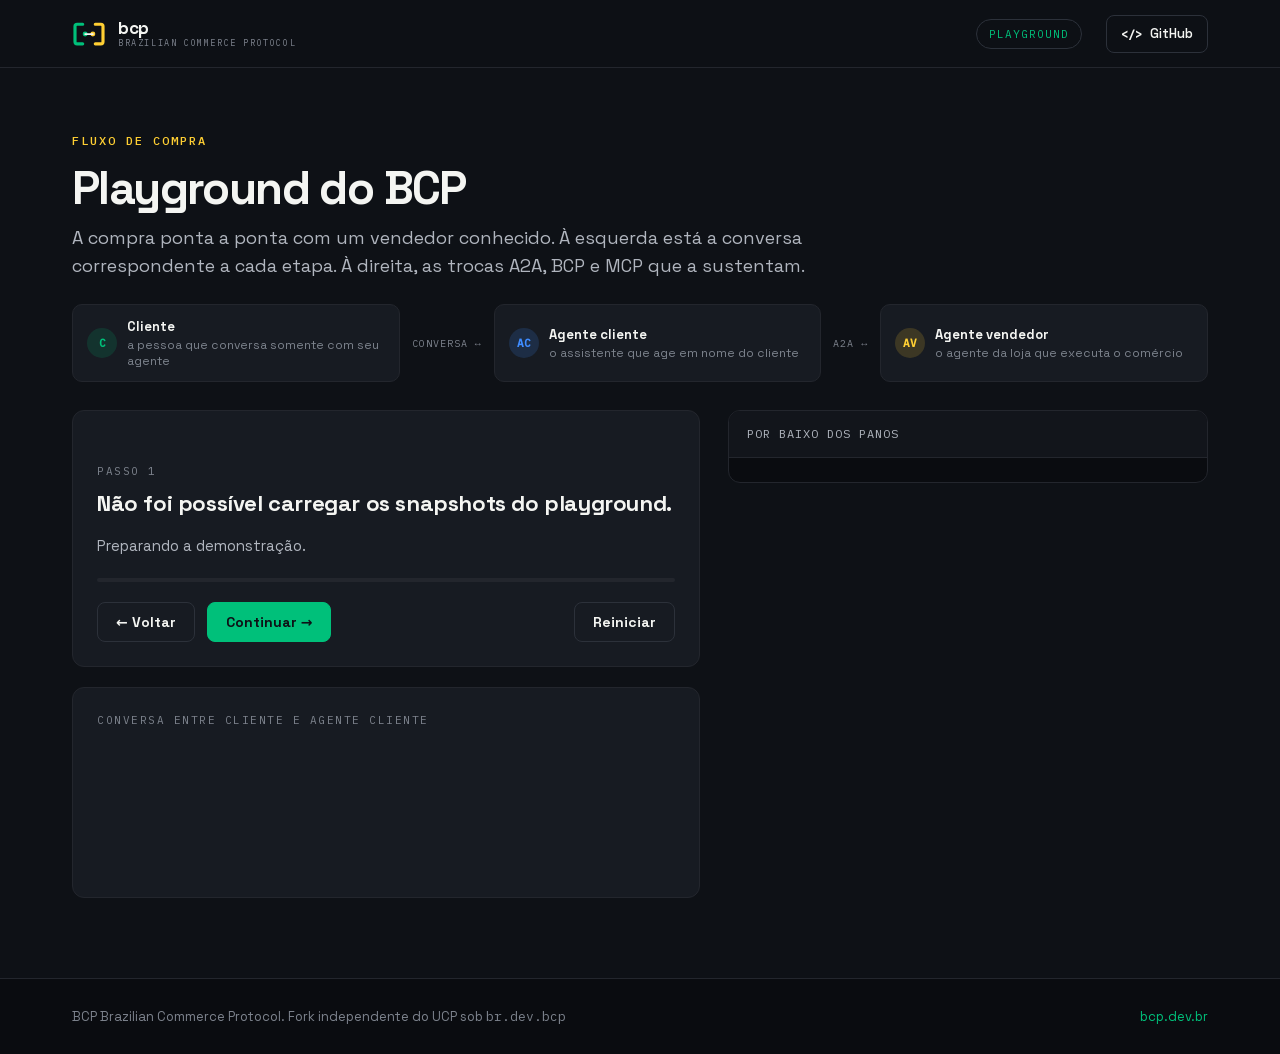
==== playground/web/index.html @ f9b6bc68 "chore: init bcp" ====
<!doctype html>
<html lang="pt-BR">
<head>
<meta charset="utf-8" />
<meta name="viewport" content="width=device-width, initial-scale=1" />
<title>Playground BCP — fluxo de compra</title>
<!-- Fontes vendoradas (offline): Space Grotesk (c) 2018 The Space Grotesk
     Project Authors e IBM Plex Mono (c) 2017 IBM Corp., ambas sob SIL Open
     Font License 1.1. Subsetadas aos glifos usados nesta pagina e embutidas
     como woff2 base64. Regenerar: scripts/vendor_playground_fonts.py. -->
  <style>
    @font-face {
      font-family: 'IBM Plex Mono';
      font-style: normal;
      font-weight: 400;
      font-display: swap;
      src: url([data-uri]) format('woff2');
    }
    @font-face {
      font-family: 'IBM Plex Mono';
      font-style: normal;
      font-weight: 400;
      font-display: swap;
      src: url([data-uri]) format('woff2');
    }
    @font-face {
      font-family: 'IBM Plex Mono';
      font-style: normal;
      font-weight: 500;
      font-display: swap;
      src: url([data-uri]) format('woff2');
    }
    @font-face {
      font-family: 'IBM Plex Mono';
      font-style: normal;
      font-weight: 500;
      font-display: swap;
      src: url([data-uri]) format('woff2');
    }
    @font-face {
      font-family: 'Space Grotesk';
      font-style: normal;
      font-weight: 400 700;
      font-display: swap;
      src: url([data-uri]) format('woff2');
    }
    @font-face {
      font-family: 'Space Grotesk';
      font-style: normal;
      font-weight: 400 700;
      font-display: swap;
      src: url([data-uri]) format('woff2');
    }
  </style>
<style>
  :root {
    --bcp-bg: #0e1116;
    --bcp-bg-deep: #0a0c10;
    --bcp-panel: #12151b;
    --bcp-card: #171b22;
    --bcp-border: #23262d;
    --bcp-border-strong: #2c313a;
    --bcp-text: #f4f5f2;
    --bcp-muted: #b0b5be;
    --bcp-subtle: #7d838d;
    --bcp-green: #00c07a;
    --bcp-green-hover: #4fdca4;
    --bcp-yellow: #ffcf33;
    --bcp-blue: #3f8cff;
    --sans: "Space Grotesk", system-ui, -apple-system, Segoe UI, Roboto, sans-serif;
    --mono: "IBM Plex Mono", ui-monospace, SFMono-Regular, Menlo, monospace;
  }
  * { box-sizing: border-box; }
  html { scroll-behavior: smooth; }
  body {
    margin: 0;
    background: var(--bcp-bg);
    color: var(--bcp-text);
    font-family: var(--sans);
    -webkit-font-smoothing: antialiased;
    line-height: 1.5;
  }
  a { color: var(--bcp-green); text-decoration: none; }
  a:hover { color: var(--bcp-green-hover); }
  ::selection { background: var(--bcp-green); color: var(--bcp-bg); }

  /* --- Header --- */
  .bcp-header {
    position: sticky; top: 0; z-index: 50;
    height: 68px;
    background: rgb(14 17 22 / 92%);
    border-bottom: 1px solid var(--bcp-border);
    backdrop-filter: blur(12px);
  }
  .bcp-header__inner {
    display: flex; align-items: center; gap: 24px;
    width: min(1200px, 100%); height: 68px; margin: 0 auto; padding: 0 32px;
  }
  .bcp-brand { display: flex; align-items: center; gap: 12px; color: var(--bcp-text); }
  .bcp-brand__mark { width: 34px; height: 28px; }
  .bcp-brand__copy { display: flex; flex-direction: column; }
  .bcp-brand__copy strong { font-size: 17px; line-height: 1; letter-spacing: -0.3px; }
  .bcp-brand__copy small {
    color: var(--bcp-subtle); font-family: var(--mono);
    font-size: 8.5px; line-height: 1.35; letter-spacing: 1.6px; white-space: nowrap;
  }
  .bcp-header__spacer { flex: 1 1 auto; }
  .bcp-header__pill {
    padding: 6px 12px; border: 1px solid var(--bcp-border-strong); border-radius: 999px;
    color: var(--bcp-green); font-family: var(--mono); font-size: 11px; letter-spacing: 1px;
  }
  .bcp-repo-link {
    display: flex; align-items: center; gap: 8px;
    padding: 8px 14px; border: 1px solid var(--bcp-border-strong); border-radius: 8px;
    color: var(--bcp-text); font-size: 13px; font-weight: 600;
  }
  .bcp-repo-link:hover { border-color: var(--bcp-green); color: var(--bcp-green); }
  .bcp-repo-link__code { font-family: var(--mono); font-size: 12px; }

  @media (max-width: 560px) {
    .bcp-header__inner { gap: 10px; padding: 0 16px; }
    .bcp-brand { gap: 8px; }
    .bcp-brand__copy small, .bcp-header__pill { display: none; }
    .bcp-repo-link { width: 38px; height: 38px; justify-content: center; padding: 0; }
    .bcp-repo-link > span:last-child { display: none; }
  }

  /* --- Shell --- */
  .shell { width: min(1200px, 100%); margin: 0 auto; padding: 0 32px; }
  .hero { padding: 64px 0 20px; }
  .eyebrow {
    color: var(--bcp-yellow); font-family: var(--mono);
    font-size: 12px; font-weight: 500; letter-spacing: 2px; text-transform: uppercase;
  }
  .hero h1 { margin: 14px 0 12px; font-size: 46px; line-height: 1.05; letter-spacing: -1.6px; }
  .hero p { max-width: 760px; margin: 0; color: var(--bcp-muted); font-size: 18px; line-height: 1.55; }

  .layout { display: grid; grid-template-columns: minmax(0, 1fr) minmax(0, 480px); gap: 28px; align-items: start; padding: 28px 0 80px; }
  .layout > * { min-width: 0; }
  @media (max-width: 960px) { .layout { grid-template-columns: minmax(0, 1fr); } }
  @media (max-width: 560px) {
    .shell { padding: 0 16px; }
    .hero { padding-top: 44px; }
    .hero h1 { font-size: 38px; }
  }

  /* --- Cards --- */
  .card {
    background: var(--bcp-card); border: 1px solid var(--bcp-border);
    border-radius: 12px; padding: 24px;
  }
  .card + .card { margin-top: 20px; }
  .btn {
    display: inline-flex; align-items: center; justify-content: center; gap: 8px;
    padding: 10px 18px; border: 1px solid var(--bcp-border-strong); border-radius: 8px;
    background: transparent; color: var(--bcp-text);
    font-family: var(--sans); font-size: 14px; font-weight: 700; cursor: pointer;
    transition: background .18s ease, border-color .18s ease, color .18s ease;
  }
  .btn:hover:not(:disabled) { border-color: var(--bcp-green); color: var(--bcp-green); }
  .btn:disabled { opacity: .45; cursor: not-allowed; }
  .btn--primary { background: var(--bcp-green); border-color: var(--bcp-green); color: var(--bcp-bg); }
  .btn--primary:hover:not(:disabled) { background: var(--bcp-green-hover); border-color: var(--bcp-green-hover); color: var(--bcp-bg); }
  .row { display: flex; gap: 12px; flex-wrap: wrap; align-items: center; margin-top: 20px; }

  .kicker { color: var(--bcp-subtle); font-family: var(--mono); font-size: 11px; letter-spacing: 1.5px; text-transform: uppercase; }
  .card__title { margin: 8px 0 0; font-size: 22px; letter-spacing: -0.4px; }
  .narrative { color: var(--bcp-muted); font-size: 15px; line-height: 1.6; margin: 14px 0 0; }
  .narrative strong { color: var(--bcp-text); }

  /* --- Cast / atores do fluxo A2A --- */
  .cast { display: flex; align-items: stretch; gap: 12px; flex-wrap: wrap; margin: 4px 0 0; }
  .cast__item {
    display: flex; align-items: center; gap: 10px; flex: 1 1 220px; padding: 12px 14px;
    background: var(--bcp-card); border: 1px solid var(--bcp-border); border-radius: 10px;
  }
  .cast__badge {
    flex: 0 0 auto; width: 30px; height: 30px; border-radius: 50%; display: grid; place-items: center;
    font-family: var(--mono); font-size: 11px; font-weight: 600;
  }
  .cast__badge--client { background: rgb(0 192 122 / 15%); color: var(--bcp-green); }
  .cast__badge--ca { background: rgb(63 140 255 / 16%); color: var(--bcp-blue); }
  .cast__badge--sa { background: rgb(255 207 51 / 16%); color: var(--bcp-yellow); }
  .cast__copy { display: flex; flex-direction: column; min-width: 0; }
  .cast__copy strong { font-size: 13px; color: var(--bcp-text); }
  .cast__copy span { font-size: 12px; color: var(--bcp-subtle); line-height: 1.35; }
  .cast__rel {
    align-self: center; font-family: var(--mono); font-size: 10px; letter-spacing: 1px;
    color: var(--bcp-subtle); text-transform: uppercase; white-space: nowrap;
  }
  @media (max-width: 720px) { .cast__rel { display: none; } }

  /* --- Codigo de cor dos atores (labels do fio A2A) --- */
  .who-client { color: var(--bcp-green); }
  .who-ca { color: var(--bcp-blue); }
  .who-sa { color: var(--bcp-yellow); }

  .stepper {
    display: flex; gap: 8px; margin: 0 0 20px; padding: 2px 0 6px;
    overflow-x: auto; scrollbar-width: thin;
  }
  .stepper__dot {
    flex: 0 0 30px; width: 30px; height: 30px; padding: 0;
    border: 1px solid var(--bcp-border-strong); border-radius: 50%;
    background: var(--bcp-panel); color: var(--bcp-subtle);
    font-family: var(--mono); font-size: 11px; font-weight: 600;
    cursor: pointer; transition: border-color .18s ease, background .18s ease, color .18s ease;
  }
  .stepper__dot:hover { border-color: var(--bcp-green); color: var(--bcp-text); }
  .stepper__dot.done { border-color: rgb(0 192 122 / 55%); color: var(--bcp-green); }
  .stepper__dot.active {
    border-color: var(--bcp-green); background: var(--bcp-green); color: var(--bcp-bg);
  }
  .stepper__dot.locked { opacity: .35; cursor: not-allowed; }

  .progress { height: 4px; background: var(--bcp-border); border-radius: 999px; overflow: hidden; margin: 20px 0 4px; }
  .progress__bar { height: 100%; background: var(--bcp-green); width: 0; transition: width .3s ease; }

  /* --- Chat (só a etapa atual) --- */
  .chat { display: flex; flex-direction: column; gap: 14px; margin-top: 16px; min-height: 128px; }
  .chat__msg { display: flex; gap: 10px; max-width: 84%; animation: msgIn .28s ease both; }
  .chat__msg--client { flex-direction: row-reverse; align-self: flex-end; }
  .chat__msg--rich { max-width: 100%; align-self: stretch; }
  .chat__msg:nth-child(2) { animation-delay: .12s; }
  @keyframes msgIn { from { opacity: 0; transform: translateY(6px); } to { opacity: 1; transform: none; } }
  .chat__avatar {
    flex: 0 0 auto; width: 30px; height: 30px; border-radius: 50%; display: grid; place-items: center;
    font-family: var(--mono); font-size: 11px; font-weight: 600;
  }
  .chat__msg--client .chat__avatar { background: rgb(0 192 122 / 15%); color: var(--bcp-green); }
  .chat__msg--ai .chat__avatar { background: rgb(63 140 255 / 16%); color: var(--bcp-blue); }
  .chat__msg--seller .chat__avatar { background: rgb(255 207 51 / 16%); color: var(--bcp-yellow); }
  .chat__bubble {
    padding: 10px 14px; border-radius: 12px; font-size: 14px; line-height: 1.5;
    border: 1px solid var(--bcp-border);
  }
  .chat__msg--client .chat__bubble { background: rgb(0 192 122 / 10%); border-color: rgb(0 192 122 / 30%); border-top-right-radius: 3px; }
  .chat__msg--ai .chat__bubble { background: var(--bcp-panel); border-top-left-radius: 3px; }
  .chat__msg--seller .chat__bubble { background: rgb(255 207 51 / 7%); border-color: rgb(255 207 51 / 28%); border-top-left-radius: 3px; }
  .chat__msg--rich .chat__bubble { width: 100%; }
  .chat__who { display: block; font-family: var(--mono); font-size: 10px; letter-spacing: 1px; text-transform: uppercase; color: var(--bcp-subtle); margin-bottom: 3px; }

  /* --- Widget de catálogo (fotos das peças) --- */
  .pcards { display: grid; grid-template-columns: repeat(3, minmax(0, 1fr)); gap: 10px; margin-top: 12px; }
  .pcards--single { grid-template-columns: minmax(0, 260px); }
  @media (max-width: 720px) { .pcards { grid-template-columns: 1fr; } }
  .pcard { display: flex; flex-direction: column; overflow: hidden; background: var(--bcp-card); border: 1px solid var(--bcp-border); border-radius: 10px; }
  .pcard--best { border-color: var(--bcp-green); }
  .pcard__img { aspect-ratio: 4 / 3; display: grid; place-items: center; background: var(--bcp-bg-deep); }
  .pcard__img svg { width: 64%; height: 64%; }
  .pcard__body { display: flex; flex-direction: column; gap: 3px; padding: 10px 12px; }
  .pcard__title { font-size: 13px; font-weight: 600; color: var(--bcp-text); }
  .pcard__meta { font-family: var(--mono); font-size: 11px; color: var(--bcp-subtle); }
  .pcard__foot { display: flex; align-items: center; justify-content: space-between; margin-top: 4px; }
  .pcard__price { font-size: 14px; font-weight: 700; color: var(--bcp-text); }
  .pcard__badge { padding: 2px 7px; border: 1px solid var(--bcp-border-strong); border-radius: 999px; font-family: var(--mono); font-size: 9.5px; letter-spacing: .5px; color: var(--bcp-subtle); }
  .pcard__badge--best { color: var(--bcp-green); border-color: var(--bcp-green); }

  /* --- Opções de frete --- */
  .shipping-options { display: grid; grid-template-columns: repeat(2, minmax(0, 1fr)); gap: 10px; margin-top: 12px; }
  .shipping-option {
    display: grid; grid-template-columns: 1fr auto; gap: 4px 12px; padding: 12px;
    background: var(--bcp-card); border: 1px solid var(--bcp-border); border-radius: 10px;
  }
  .shipping-option--selected { border-color: var(--bcp-green); }
  .shipping-option strong { display: block; color: var(--bcp-text); font-size: 14px; }
  .shipping-option span { color: var(--bcp-subtle); font-size: 12px; }
  .shipping-option__price { color: var(--bcp-text); font-size: 15px; font-weight: 700; }
  .shipping-option__eta { grid-column: 1 / -1; color: var(--bcp-muted); font-size: 12px; }
  @media (max-width: 560px) { .shipping-options { grid-template-columns: 1fr; } }

  /* --- Widget de pagamento Pix --- */
  .btn--sm { padding: 7px 12px; font-size: 12px; }
  .pixw { display: grid; grid-template-columns: 168px 1fr; gap: 16px; margin-top: 12px; align-items: start; }
  @media (max-width: 560px) { .pixw { grid-template-columns: 1fr; } }
  .pixw__qr { background: #fff; border-radius: 10px; padding: 10px; }
  .pixw__qr svg { display: block; width: 148px; height: 148px; }
  .pixw__side { display: flex; flex-direction: column; gap: 8px; min-width: 0; }
  .pixw__label { font-family: var(--mono); font-size: 10px; letter-spacing: 1px; text-transform: uppercase; color: var(--bcp-subtle); }
  .pixw__amount { font-size: 22px; font-weight: 700; color: var(--bcp-text); letter-spacing: -.5px; }
  .pixw__code { font-family: var(--mono); font-size: 11px; line-height: 1.5; color: var(--bcp-muted); background: var(--bcp-bg-deep); border: 1px solid var(--bcp-border); border-radius: 8px; padding: 8px 10px; word-break: break-all; max-height: 66px; overflow: auto; }
  .pixw__actions { display: flex; gap: 8px; flex-wrap: wrap; }
  .pixw__status { display: inline-flex; align-items: center; gap: 8px; font-size: 13px; color: var(--bcp-muted); }
  .pixw__note { font-size: 12px; color: var(--bcp-subtle); }
  .pix-dot { flex: 0 0 auto; width: 9px; height: 9px; border-radius: 50%; }
  .pix-dot--wait { background: var(--bcp-yellow); animation: pulse 1.2s infinite; }
  .pix-dot--paid { background: var(--bcp-green); box-shadow: 0 0 0 3px rgb(0 192 122 / 15%); }
  @keyframes pulse { 0%, 100% { opacity: 1; } 50% { opacity: .25; } }

  /* --- Widget de pedido + rastreio --- */
  .orderw { margin-top: 12px; border: 1px solid rgb(0 192 122 / 45%); border-radius: 10px; overflow: hidden; }
  .orderw__head { display: flex; align-items: center; gap: 10px; padding: 12px 14px; background: rgb(0 192 122 / 10%); font-size: 15px; color: var(--bcp-text); }
  .orderw__check { width: 22px; height: 22px; border-radius: 50%; background: var(--bcp-green); color: var(--bcp-bg); display: grid; place-items: center; font-size: 13px; font-weight: 700; }
  .orderw__rows { padding: 2px 14px 8px; }
  .orderw__row { display: flex; align-items: center; justify-content: space-between; gap: 12px; padding: 9px 0; border-top: 1px solid var(--bcp-border); font-size: 13px; }
  .orderw__row:first-child { border-top: 0; }
  .orderw__k { color: var(--bcp-subtle); }
  .orderw__v { color: var(--bcp-text); font-weight: 600; text-align: right; }
  .orderw__v.track { font-family: var(--mono); display: inline-flex; align-items: center; gap: 8px; }
  .copied { color: var(--bcp-green) !important; border-color: var(--bcp-green) !important; }

  /* --- Under-the-hood panel --- */
  .uth {
    position: sticky; top: 92px;
    background: var(--bcp-bg-deep); border: 1px solid var(--bcp-border); border-radius: 12px; overflow: hidden;
  }
  .uth__head {
    display: flex; align-items: center; gap: 10px;
    padding: 14px 18px; border-bottom: 1px solid var(--bcp-border); background: var(--bcp-panel);
  }
  .uth__dot { width: 9px; height: 9px; border-radius: 50%; background: var(--bcp-green); box-shadow: 0 0 0 3px rgb(0 192 122 / 15%); }
  .uth__title { font-family: var(--mono); font-size: 12px; letter-spacing: 1px; color: var(--bcp-muted); text-transform: uppercase; }
  .uth__wire {
    margin-left: auto; font-family: var(--mono); font-size: 10.5px; letter-spacing: .5px;
    color: var(--bcp-subtle); white-space: nowrap;
  }
  .uth__body { max-height: 72vh; overflow-y: auto; padding: 10px; }

  .uth-step { border: 1px solid var(--bcp-border); border-radius: 10px; margin: 8px; background: var(--bcp-card); overflow: hidden; }
  .uth-step.open { border-color: var(--bcp-green); }
  .uth-step__head { display: flex; align-items: center; justify-content: space-between; gap: 10px; padding: 12px 14px; cursor: pointer; }
  .uth-step__title { font-size: 13px; font-weight: 600; color: var(--bcp-text); }
  .uth-tag { font-family: var(--mono); font-size: 10.5px; color: var(--bcp-yellow); white-space: nowrap; }
  .uth-io { padding: 0 14px 12px; }
  .uth-io__label { display: block; font-family: var(--mono); font-size: 10px; letter-spacing: 1.5px; text-transform: uppercase; color: var(--bcp-subtle); margin: 6px 0 4px; }
  .uth-io__label .who-ca, .uth-io__label .who-sa { font-weight: 600; }
  .uth-step:not(.open) .uth-io,
  .uth-step:not(.open) .acard,
  .uth-step:not(.open) .uth-down { display: none; }

  /* --- Widget de AgentCard (descoberta A2A) --- */
  .acard { margin: 8px 14px 4px; border: 1px solid var(--bcp-border-strong); border-radius: 10px; overflow: hidden; background: var(--bcp-panel); }
  .acard__head { display: flex; align-items: center; gap: 8px; flex-wrap: wrap; padding: 10px 12px; border-bottom: 1px solid var(--bcp-border); }
  .acard__badge { padding: 2px 8px; border-radius: 999px; border: 1px solid var(--bcp-blue); color: var(--bcp-blue); font-family: var(--mono); font-size: 10px; letter-spacing: .5px; }
  .acard__well { font-family: var(--mono); font-size: 10.5px; color: var(--bcp-subtle); }
  .acard__note { padding: 8px 12px 0; font-size: 11.5px; color: var(--bcp-subtle); line-height: 1.5; }
  .acard__rows { padding: 8px 12px; display: flex; flex-direction: column; gap: 6px; }
  .acard__row { display: flex; gap: 10px; font-size: 12px; align-items: baseline; }
  .acard__k { flex: 0 0 76px; color: var(--bcp-subtle); font-family: var(--mono); font-size: 10.5px; letter-spacing: .5px; text-transform: uppercase; }
  .acard__v { color: var(--bcp-text); word-break: break-all; }
  .acard__chips { display: flex; flex-wrap: wrap; gap: 6px; }
  .acard__chip { padding: 2px 8px; border-radius: 999px; border: 1px solid var(--bcp-border-strong); color: var(--bcp-muted); font-family: var(--mono); font-size: 10.5px; }
  .acard__chip--skill { color: var(--bcp-green); border-color: rgb(0 192 122 / 45%); }

  /* --- Nota de downstream do vendedor (fora do fio A2A) --- */
  .uth-down { margin: 2px 14px 12px; padding: 8px 10px; border-left: 2px solid var(--bcp-yellow); background: rgb(255 207 51 / 7%); border-radius: 0 6px 6px 0; font-size: 11.5px; color: var(--bcp-muted); line-height: 1.5; }

  /* --- Barra de contextId (correlação A2A, mesma nos 6 passos) --- */
  .uth__ctx { display: flex; align-items: center; gap: 8px; flex-wrap: wrap; padding: 8px 18px; border-bottom: 1px solid var(--bcp-border); background: rgb(63 140 255 / 6%); }
  .uth__ctxk { font-family: var(--mono); font-size: 10px; letter-spacing: 1px; text-transform: uppercase; color: var(--bcp-subtle); }
  .uth__ctxv { font-family: var(--mono); font-size: 11.5px; color: var(--bcp-blue); }
  .uth__ctxn { font-size: 11px; color: var(--bcp-subtle); }

  /* --- Sub-linha A2A: method + taskId + estados da Task --- */
  .uth-step__sub { display: flex; align-items: center; gap: 8px; flex-wrap: wrap; padding: 0 14px 10px; }
  .a2a-chip { font-family: var(--mono); font-size: 10px; letter-spacing: .3px; padding: 2px 7px; border-radius: 999px; border: 1px solid var(--bcp-border-strong); color: var(--bcp-muted); white-space: nowrap; }
  .a2a-chip--method { color: var(--bcp-blue); border-color: rgb(63 140 255 / 45%); }
  .a2a-chip--task { color: var(--bcp-subtle); }
  .tstates { display: inline-flex; align-items: center; gap: 5px; margin-left: auto; }
  .tstate { font-family: var(--mono); font-size: 9.5px; letter-spacing: .3px; padding: 1px 6px; border-radius: 999px; border: 1px solid var(--bcp-border); color: var(--bcp-subtle); }
  .tstate.done { color: var(--bcp-green); border-color: rgb(0 192 122 / 45%); }
  .tstate.cur { color: var(--bcp-bg); background: var(--bcp-green); border-color: var(--bcp-green); }
  .tstate.cur.work { background: var(--bcp-yellow); border-color: var(--bcp-yellow); animation: pulse 1.2s infinite; }
  .tstates__arr { color: var(--bcp-subtle); font-size: 10px; }

  .uth {
    background: var(--bcp-bg-deep);
    border: 1px solid var(--bcp-border);
    border-radius: 12px;
  }
  .uth__body { max-height: 78vh; overflow-y: auto; padding: 12px; }
  .uth-step,
  .uth-step.open { margin: 0; border: 0; background: transparent; }
  .uth-io { padding: 14px; border-left: 3px solid transparent; }
  .uth-io + .uth-io { margin-top: 12px; }
  .uth-io--request { border-left-color: var(--bcp-blue); background: rgb(63 140 255 / 6%); }
  .uth-io--response { border-left-color: var(--bcp-green); background: rgb(0 192 122 / 6%); }
  .uth-io--request .uth-io__label { color: var(--bcp-blue); }
  .uth-io--response .uth-io__label { color: var(--bcp-green); }
  .uth-io__label { display: flex; align-items: baseline; gap: 10px; margin: 0 0 8px; }
  .uth-io__kind { font-weight: 600; }
  .uth-io__name {
    color: var(--bcp-text); font-family: var(--mono); font-size: 12px;
    letter-spacing: 0; text-transform: none;
  }
  .uth-empty { margin: 0; padding: 18px; color: var(--bcp-subtle); font-size: 13px; }

  /* --- Streaming: cards do catálogo entram em cascata (feel de SSE) --- */
  .pcards .pcard { animation: msgIn .3s ease both; }
  .pcards .pcard:nth-child(2) { animation-delay: .12s; }
  .pcards .pcard:nth-child(3) { animation-delay: .24s; }
  pre.code {
    margin: 0; padding: 12px 14px; overflow-x: auto;
    background: var(--bcp-bg-deep); border: 1px solid var(--bcp-border); border-radius: 8px;
    font-family: var(--mono); font-size: 12px; line-height: 1.6; color: #c8ccd4;
  }
  .tok-key { color: var(--bcp-green); }
  .tok-str { color: var(--bcp-yellow); }
  .tok-num { color: var(--bcp-blue); }
  .tok-bool, .tok-null { color: var(--bcp-subtle); }

  footer { border-top: 1px solid var(--bcp-border); background: var(--bcp-bg-deep); }
  .footer__inner { width: min(1200px, 100%); margin: 0 auto; padding: 28px 32px; color: var(--bcp-subtle); font-size: 13px; display: flex; justify-content: space-between; gap: 16px; flex-wrap: wrap; }
  code.inline { font-family: var(--mono); }
</style>
</head>
<body>
<header class="bcp-header">
  <div class="bcp-header__inner">
    <a href="https://bcp.dev.br" target="_blank" rel="noopener" class="bcp-brand" aria-label="Brazilian Commerce Protocol">
      <svg class="bcp-brand__mark" viewBox="0 0 96 80" aria-hidden="true">
        <path d="M30 12 L14 12 Q8 12 8 18 L8 62 Q8 68 14 68 L30 68" fill="none" stroke="#00c07a" stroke-width="9" stroke-linecap="round" />
        <path d="M66 12 L82 12 Q88 12 88 18 L88 62 Q88 68 82 68 L66 68" fill="none" stroke="#ffcf33" stroke-width="9" stroke-linecap="round" />
        <circle cx="37" cy="40" r="7" fill="#00c07a" />
        <circle cx="59" cy="40" r="7" fill="#ffcf33" />
        <line x1="37" y1="40" x2="59" y2="40" stroke="#f4f5f2" stroke-width="5" stroke-linecap="round" />
      </svg>
      <span class="bcp-brand__copy">
        <strong>bcp</strong>
        <small>BRAZILIAN COMMERCE PROTOCOL</small>
      </span>
    </a>
    <span class="bcp-header__spacer"></span>
    <span class="bcp-header__pill">PLAYGROUND</span>
    <a class="bcp-repo-link" href="https://github.com/Brazilian-Commerce-Protocol/bcp" target="_blank" rel="noopener">
      <span class="bcp-repo-link__code" aria-hidden="true">&lt;/&gt;</span>
      <span>GitHub</span>
    </a>
  </div>
</header>

<main class="shell">
  <section class="hero">
    <div class="eyebrow" id="hero-eyebrow">Fluxo de compra</div>
    <h1 id="hero-title">Playground do BCP</h1>
    <p id="hero-copy">A compra ponta a ponta com um único vendedor, sob a ótica do A2A. O <strong>cliente</strong>
    conversa só com o seu <strong>agente cliente</strong>. É esse agente que fala com o
    <strong>agente vendedor</strong> da loja no protocolo. O cliente nunca toca o vendedor
    direto. À esquerda fica a conversa cliente ↔ agente cliente. À direita, o fio A2A agente
    cliente ↔ agente vendedor por baixo dos panos.</p>
  </section>

  <section class="cast" id="flow-cast" aria-label="Atores do fluxo A2A">
    <div class="cast__item">
      <span class="cast__badge cast__badge--client">C</span>
      <span class="cast__copy"><strong id="cast-client-title">Cliente</strong><span id="cast-client-copy">a pessoa que conversa só com o agente cliente</span></span>
    </div>
    <span class="cast__rel" id="cast-talk">conversa ↔</span>
    <div class="cast__item">
      <span class="cast__badge cast__badge--ca" id="cast-buyer-badge">AC</span>
      <span class="cast__copy"><strong id="cast-buyer-title">Agente cliente</strong><span id="cast-buyer-copy">o assistente que age pelo cliente</span></span>
    </div>
    <span class="cast__rel">A2A ↔</span>
    <div class="cast__item">
      <span class="cast__badge cast__badge--sa" id="cast-seller-badge">AV</span>
      <span class="cast__copy"><strong id="cast-seller-title">Agente vendedor</strong><span id="cast-seller-copy">o agente da loja que responde no protocolo</span></span>
    </div>
  </section>

  <div class="layout">
    <div>
      <div class="card">
        <nav class="stepper" id="stepper" aria-label="Etapas do playground"></nav>
        <div class="kicker" id="how-kicker">PASSO 1</div>
        <h2 class="card__title" id="how-title">Carregando</h2>
        <p class="narrative" id="how-narrative">Preparando a demonstração.</p>
        <div class="progress"><div class="progress__bar" id="how-progress"></div></div>
        <div class="row">
          <button class="btn" id="how-prev">← Voltar</button>
          <button class="btn btn--primary" id="how-next">Continuar →</button>
          <button class="btn" id="how-reset" style="margin-left:auto">Reiniciar</button>
        </div>
      </div>

      <div class="card">
        <div class="kicker" id="chat-kicker">Conversa entre cliente e agente cliente</div>
        <div class="chat" id="how-chat"></div>
      </div>
    </div>

    <aside>
      <div class="uth">
        <div class="uth__head">
          <span class="uth__title" id="under-title">POR BAIXO DOS PANOS</span>
        </div>
        <div class="uth__body" id="how-uth"></div>
      </div>
    </aside>
  </div>
</main>

<footer>
  <div class="footer__inner">
    <span id="playground-footer-copy">BCP Brazilian Commerce Protocol. Fork independente do UCP sob <code class="inline">br.dev.bcp</code></span>
    <span><a href="https://bcp.dev.br" target="_blank" rel="noopener">bcp.dev.br</a></span>
  </div>
</footer>

<script src="app.js" data-snapshots="../../assets/playground/snapshots/"></script>
</body>
</html>
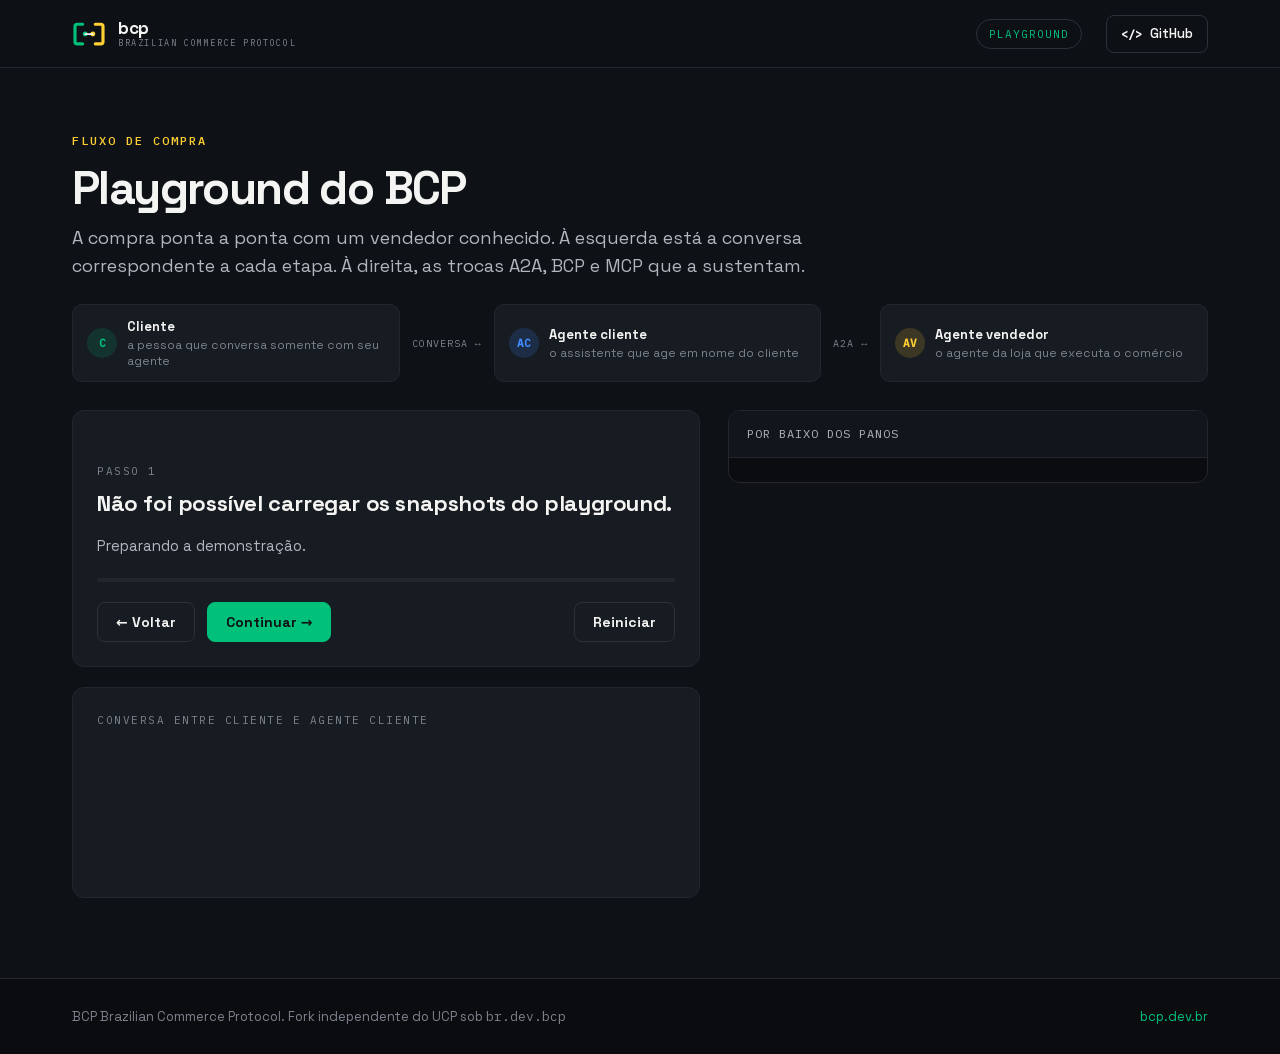
==== commit 80b4b152: "docs: point repo links at the ceia-br org" ====
--- a/playground/web/index.html
+++ b/playground/web/index.html
@@ -422,7 +422,7 @@
     </a>
     <span class="bcp-header__spacer"></span>
     <span class="bcp-header__pill">PLAYGROUND</span>
-    <a class="bcp-repo-link" href="https://github.com/Brazilian-Commerce-Protocol/bcp" target="_blank" rel="noopener">
+    <a class="bcp-repo-link" href="https://github.com/ceia-br/bcp" target="_blank" rel="noopener">
       <span class="bcp-repo-link__code" aria-hidden="true">&lt;/&gt;</span>
       <span>GitHub</span>
     </a>
